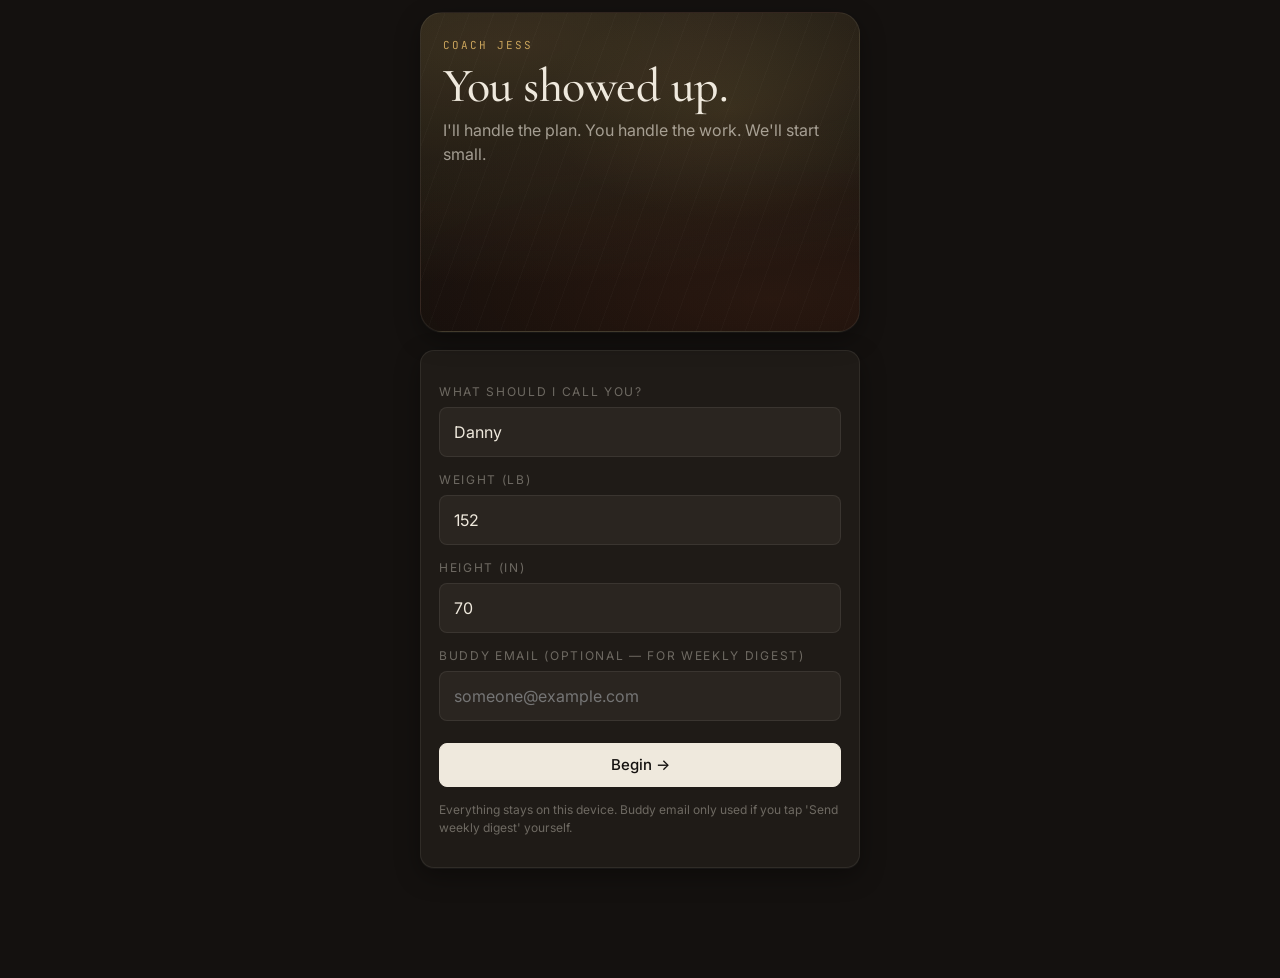
==== index.html @ 18989c55 "Coach Jess — initial PWA" ====
<!doctype html>
<html lang="en">
<head>
<meta charset="utf-8" />
<meta name="viewport" content="width=device-width, initial-scale=1, viewport-fit=cover" />
<title>Coach Jess</title>
<meta name="description" content="Personal fitness with daily accountability." />
<meta name="theme-color" content="#14110F" />
<meta name="color-scheme" content="dark" />

<!-- iOS PWA -->
<meta name="apple-mobile-web-app-capable" content="yes" />
<meta name="apple-mobile-web-app-status-bar-style" content="black-translucent" />
<meta name="apple-mobile-web-app-title" content="Jess" />
<link rel="apple-touch-icon" href="icons/icon-192.png" />
<link rel="apple-touch-icon" sizes="180x180" href="icons/icon-192.png" />

<link rel="manifest" href="manifest.webmanifest" />
<link rel="icon" type="image/png" href="icons/icon-192.png" />

<!-- Fonts -->
<link rel="preconnect" href="https://fonts.googleapis.com" />
<link rel="preconnect" href="https://fonts.gstatic.com" crossorigin />
<link href="https://fonts.googleapis.com/css2?family=Cormorant+Garamond:ital,wght@0,400;0,500;0,600;1,400&family=Inter:wght@300;400;500;600&family=JetBrains+Mono:wght@400;500&display=swap" rel="stylesheet" />

<link rel="stylesheet" href="css/styles.css" />
</head>
<body>
  <main id="app"></main>
  <script type="module" src="js/app.js"></script>
</body>
</html>
---- css/styles.css ----
/* Coach Jess — Cinematic Premium
   Palette: charcoal #14110F · brass #C9A35B · bone #EFE9DD · ember #FF6B3D
   Type: high-contrast serif display + Söhne-flavored sans + monospaced numbers
   iPhone-first: safe-area, dvh, 44pt+ taps */

:root {
  --ink:       #14110F;
  --ink-2:     #1F1B17;
  --ink-3:     #2A2520;
  --line:      rgba(239,233,221,0.08);
  --line-2:    rgba(239,233,221,0.16);
  --bone:      #EFE9DD;
  --bone-dim:  rgba(239,233,221,0.62);
  --bone-mute: rgba(239,233,221,0.38);
  --brass:     #C9A35B;
  --brass-soft:#A98447;
  --ember:     #FF6B3D;
  --green:     #6CB28E;
  --shadow:    0 1px 0 rgba(255,255,255,0.04), 0 8px 24px rgba(0,0,0,0.35);
  --r-sm: 8px;
  --r:    14px;
  --r-lg: 22px;
  --pad:  20px;
  --safe-t: env(safe-area-inset-top);
  --safe-b: env(safe-area-inset-bottom);
  --safe-l: env(safe-area-inset-left);
  --safe-r: env(safe-area-inset-right);
}

* { box-sizing: border-box; -webkit-tap-highlight-color: transparent; }
html, body { margin: 0; padding: 0; }
html { background: var(--ink); }
body {
  font-family: 'Inter', -apple-system, BlinkMacSystemFont, 'SF Pro Text', system-ui, sans-serif;
  font-size: 16px;
  line-height: 1.5;
  color: var(--bone);
  background: var(--ink);
  min-height: 100dvh;
  -webkit-font-smoothing: antialiased;
  text-rendering: optimizeLegibility;
  overscroll-behavior-y: none;
  touch-action: manipulation;
}

a { color: inherit; text-decoration: none; }
button, input, select, textarea { font: inherit; color: inherit; }
button { background: none; border: 0; padding: 0; cursor: pointer; }

#app {
  max-width: 480px;
  margin: 0 auto;
  min-height: 100dvh;
  padding-bottom: calc(72px + var(--safe-b));
  padding-left: var(--safe-l);
  padding-right: var(--safe-r);
}

.screen { padding-top: max(12px, var(--safe-t)); }

/* Display + serif */
h1, h2 {
  font-family: 'Cormorant Garamond', 'Tiempos Headline', Georgia, serif;
  font-weight: 500;
  letter-spacing: -0.01em;
  margin: 0;
  color: var(--bone);
}
h1 { font-size: 34px; line-height: 1.05; }
h2 { font-size: 22px; line-height: 1.15; }

.eyebrow {
  font-family: 'JetBrains Mono', ui-monospace, SFMono-Regular, Menlo, monospace;
  font-size: 11px;
  letter-spacing: 0.18em;
  text-transform: uppercase;
  color: var(--brass);
  margin-bottom: 8px;
}

.lede { font-size: 16px; color: var(--bone-dim); margin: 8px 0 0; }
.meta { font-size: 13px; color: var(--bone-mute); }
.fineprint { font-size: 12px; color: var(--bone-mute); margin-top: 14px; line-height: 1.5; }

/* Hero */
.hero {
  position: relative;
  margin: 0 var(--pad) 18px;
  border-radius: var(--r-lg);
  overflow: hidden;
  min-height: 280px;
  background:
    radial-gradient(1200px 400px at 20% 10%, rgba(201,163,91,0.18), transparent 60%),
    radial-gradient(900px 300px at 80% 90%, rgba(255,107,61,0.10), transparent 60%),
    linear-gradient(180deg, #1A1612 0%, #100D0A 100%);
  border: 1px solid var(--line);
  box-shadow: var(--shadow);
  padding: 24px 22px 22px;
}
.hero-overlay {
  position: absolute; inset: 0;
  background:
    radial-gradient(60% 50% at 70% 30%, rgba(201,163,91,0.10), transparent 70%),
    repeating-linear-gradient(110deg, transparent 0, transparent 22px, rgba(239,233,221,0.018) 22px, rgba(239,233,221,0.018) 23px);
  pointer-events: none;
}
.hero-text { position: relative; }
.hero-text h1 { font-size: 44px; line-height: 1.0; margin-top: 6px; }
.hero-meta {
  position: relative;
  display: flex; gap: 10px; margin-top: 18px;
}
.badge {
  flex: 1;
  border: 1px solid var(--line-2);
  border-radius: var(--r-sm);
  padding: 10px 12px;
  background: rgba(20,17,15,0.5);
  backdrop-filter: blur(6px);
}
.badge-l { font-size: 10px; letter-spacing: 0.2em; color: var(--bone-mute); }
.badge-v { font-family: 'JetBrains Mono', monospace; font-size: 18px; color: var(--bone); margin-top: 2px; }

.hero-onboard { min-height: 320px; }

/* Card */
.card {
  margin: 0 var(--pad) 14px;
  background: var(--ink-2);
  border: 1px solid var(--line);
  border-radius: var(--r);
  padding: 18px;
  box-shadow: var(--shadow);
}
.card.brick { background: linear-gradient(180deg, #1B1714 0%, #161310 100%); }

/* Session card */
.session-card { padding: 18px; }
.session-row { display: flex; align-items: center; justify-content: space-between; gap: 12px; }
.session-title { font-family: 'Cormorant Garamond', serif; font-size: 26px; color: var(--bone); margin-top: 4px; }

/* Tasks */
.tasks { padding: 0 var(--pad) 14px; }
.tasks .eyebrow { padding-left: 4px; }
.task {
  display: flex; align-items: center; gap: 14px;
  width: 100%;
  padding: 14px 16px;
  background: var(--ink-2);
  border: 1px solid var(--line);
  border-radius: var(--r);
  margin-bottom: 10px;
  text-align: left;
  min-height: 56px;
  transition: border-color .2s, background .2s;
}
.task:active { background: var(--ink-3); }
.task .check {
  width: 28px; height: 28px;
  border: 1px solid var(--line-2);
  border-radius: 999px;
  display: flex; align-items: center; justify-content: center;
  font-size: 14px; color: var(--bone-mute);
  flex-shrink: 0;
}
.task.done { border-color: var(--brass-soft); background: linear-gradient(180deg, #1F1A14 0%, #1A1610 100%); }
.task.done .check { border-color: var(--brass); color: var(--brass); }
.task.done .task-label { color: var(--bone); }
.task-text { flex: 1; }
.task-label { font-size: 16px; color: var(--bone); }
.task-meta { font-size: 13px; color: var(--bone-mute); margin-top: 2px; }

/* Big number */
.big-num {
  font-family: 'JetBrains Mono', ui-monospace, monospace;
  font-size: 42px;
  letter-spacing: -0.02em;
  color: var(--bone);
  font-variant-numeric: tabular-nums;
}
.big-num.xl { font-size: 64px; }
.big-num.timer { text-align: center; padding: 18px 0; }
.hero-num { text-align: center; }

.bar { height: 6px; border-radius: 999px; background: var(--line-2); overflow: hidden; margin-top: 8px; }
.bar-fill { height: 100%; background: linear-gradient(90deg, var(--brass) 0%, var(--ember) 100%); }

/* Buttons */
.btn {
  display: inline-flex; align-items: center; justify-content: center;
  min-height: 44px;
  padding: 0 18px;
  border-radius: var(--r-sm);
  font-size: 15px;
  font-weight: 500;
  border: 1px solid var(--line-2);
  color: var(--bone);
  transition: transform .12s, background .2s, border-color .2s;
}
.btn:active { transform: scale(0.98); }
.btn.primary { background: var(--bone); color: var(--ink); border-color: var(--bone); }
.btn.primary:active { background: #DDD7CB; }
.btn.ghost { background: transparent; }
.btn.small { min-height: 36px; padding: 0 12px; font-size: 13px; }
.btn.big { display: block; width: calc(100% - 40px); margin: 18px var(--pad) 24px; min-height: 56px; font-size: 17px; letter-spacing: 0.01em; }

.row { display: flex; align-items: center; }
.gap-sm { gap: 8px; }
.row.gap-sm > * { flex: 1; }
.row.gap-sm > .ico { flex: 0; }

/* Form */
.form label {
  display: block;
  font-size: 12px;
  letter-spacing: 0.14em;
  text-transform: uppercase;
  color: var(--bone-mute);
  margin: 14px 0 6px;
}
.form input {
  width: 100%;
  background: var(--ink-3);
  border: 1px solid var(--line);
  border-radius: var(--r-sm);
  color: var(--bone);
  padding: 12px 14px;
  min-height: 48px;
  font-size: 16px; /* >=16 prevents iOS zoom on focus */
  outline: none;
}
.form input:focus { border-color: var(--brass); }
.form .btn.primary { width: 100%; margin-top: 22px; }

/* Topbar */
.topbar { padding: 8px var(--pad) 16px; }
.topbar-row { display: flex; flex-direction: column; gap: 4px; }
.back { display: inline-block; padding: 8px 0; color: var(--bone-mute); font-size: 14px; }

/* Lift card */
.lift-card { padding: 18px; }
.lift-head { display: flex; align-items: baseline; justify-content: space-between; }
.lift-head h2 { font-size: 24px; }
.load-pill {
  background: var(--brass);
  color: var(--ink);
  font-family: 'JetBrains Mono', monospace;
  font-size: 13px;
  padding: 4px 10px;
  border-radius: 999px;
}
.cues { padding-left: 18px; margin: 12px 0; color: var(--bone-dim); font-size: 14.5px; }
.cues li { margin-bottom: 4px; }

.video-pill {
  display: inline-flex; align-items: center; gap: 10px;
  background: var(--ink-3);
  border: 1px solid var(--line-2);
  border-radius: 999px;
  padding: 8px 14px;
  margin: 10px 0 14px;
  font-size: 13px;
  color: var(--bone);
}
.video-pill .play {
  display: inline-flex; align-items: center; justify-content: center;
  width: 22px; height: 22px;
  border-radius: 999px;
  background: var(--ember); color: var(--ink);
  font-size: 11px; padding-left: 2px;
}

.set-row { display: flex; flex-direction: column; gap: 8px; }
.set-btn {
  display: block; width: 100%;
  min-height: 50px;
  border: 1px dashed var(--line-2);
  border-radius: var(--r-sm);
  background: transparent;
  color: var(--bone);
  font-family: 'JetBrains Mono', monospace;
  font-size: 14px;
  letter-spacing: 0.04em;
}
.set-btn:active { background: var(--ink-3); }
.set-btn.done {
  border-style: solid;
  border-color: var(--brass);
  background: linear-gradient(180deg, #221C14 0%, #1A1510 100%);
  color: var(--brass);
}

.warmup { background: linear-gradient(180deg, #1F1B17 0%, #1A1612 100%); }

/* Yoga / video hero */
.video-hero { padding: 18px; }
.video-card {
  display: block;
  background: linear-gradient(180deg, #1F1B17 0%, #14110F 100%);
  border: 1px solid var(--line-2);
  border-radius: var(--r);
  padding: 28px 18px;
  margin-top: 6px;
  position: relative;
  overflow: hidden;
}
.video-title { font-family: 'Cormorant Garamond', serif; font-size: 22px; color: var(--bone); }
.video-author { font-size: 13px; color: var(--bone-mute); margin-top: 4px; }
.play-large {
  position: absolute; right: 18px; top: 50%; transform: translateY(-50%);
  width: 48px; height: 48px;
  border-radius: 999px;
  background: var(--ember); color: var(--ink);
  display: flex; align-items: center; justify-content: center;
  font-size: 18px; padding-left: 3px;
}

.timer-card { text-align: center; }

/* Programs */
.weeks { padding: 0 var(--pad); }
.week-card {
  background: var(--ink-2);
  border: 1px solid var(--line);
  border-radius: var(--r);
  padding: 16px;
  margin-bottom: 12px;
}
.week-card.current { border-color: var(--brass); background: linear-gradient(180deg, #211C16 0%, #1A1612 100%); }
.week-head { display: flex; align-items: center; justify-content: space-between; }
.week-num { font-family: 'JetBrains Mono', monospace; font-size: 12px; letter-spacing: 0.2em; color: var(--brass); }
.week-tag { font-size: 10px; letter-spacing: 0.2em; color: var(--ember); }
.week-theme { font-family: 'Cormorant Garamond', serif; font-size: 22px; color: var(--bone); margin: 4px 0 12px; }
.week-grid { display: grid; grid-template-columns: repeat(7, 1fr); gap: 6px; }
.week-day {
  text-align: center;
  background: var(--ink-3);
  border-radius: var(--r-sm);
  padding: 8px 4px;
  border: 1px solid var(--line);
}
.week-dow { font-size: 10px; letter-spacing: 0.18em; color: var(--bone-mute); text-transform: uppercase; }
.week-main { font-size: 11px; color: var(--bone); margin-top: 4px; line-height: 1.2; }

/* Jess thread */
.jess-screen { padding-bottom: calc(140px + var(--safe-b)); }
.jess-topbar { display: flex; align-items: center; gap: 12px; padding: 12px var(--pad) 16px; }
.avatar {
  width: 48px; height: 48px; border-radius: 999px;
  background: linear-gradient(135deg, var(--brass), var(--ember));
  color: var(--ink);
  display: flex; align-items: center; justify-content: center;
  font-family: 'Cormorant Garamond', serif;
  font-size: 22px;
  font-weight: 600;
}
.jess-name { font-family: 'Cormorant Garamond', serif; font-size: 22px; color: var(--bone); }
.jess-sub { font-size: 12px; letter-spacing: 0.12em; color: var(--bone-mute); }

.thread { padding: 6px var(--pad) 18px; display: flex; flex-direction: column; gap: 10px; }
.thread-empty { color: var(--bone-mute); font-style: italic; padding: 16px 0; }
.bubble {
  max-width: 88%;
  padding: 12px 14px;
  border-radius: 18px;
  font-size: 15px;
  line-height: 1.45;
  white-space: pre-wrap;
}
.bubble.jess {
  background: var(--ink-2);
  border: 1px solid var(--line-2);
  align-self: flex-start;
  border-bottom-left-radius: 6px;
  color: var(--bone);
}
.bubble.you {
  background: var(--bone);
  color: var(--ink);
  align-self: flex-end;
  border-bottom-right-radius: 6px;
  font-weight: 500;
}

.reply-card { position: sticky; bottom: calc(72px + var(--safe-b)); margin-top: 0; }
.chip {
  background: var(--ink-3);
  border: 1px solid var(--line-2);
  border-radius: 999px;
  padding: 8px 14px;
  font-size: 13px;
  color: var(--bone);
  white-space: nowrap;
  flex: 1;
  min-height: 40px;
}
.reply-card .row { overflow-x: auto; gap: 8px; padding-bottom: 4px; flex-wrap: nowrap; }
.reply-card .row > * { flex: 0 0 auto; }

.jess-card { }
.jess-quote {
  font-family: 'Cormorant Garamond', serif;
  font-size: 18px;
  font-style: italic;
  color: var(--bone);
  margin-bottom: 12px;
  border-left: 2px solid var(--brass);
  padding-left: 12px;
}

/* Progress */
.heat { display: grid; grid-template-columns: repeat(14, 1fr); gap: 4px; margin-top: 8px; }
.heat-cell {
  aspect-ratio: 1; border-radius: 4px;
  background: var(--ink-3);
  display: flex; align-items: center; justify-content: center;
  font-size: 9px; color: var(--bone-mute);
  font-family: 'JetBrains Mono', monospace;
}
.heat-cell.heat-1 { background: #2A2118; color: var(--bone-dim); }
.heat-cell.heat-2 { background: #3D2D1B; color: var(--bone-dim); }
.heat-cell.heat-3 { background: #5B4222; color: var(--bone); }
.heat-cell.heat-4 { background: var(--brass); color: var(--ink); }

.grid-2 { display: grid; grid-template-columns: 1fr 1fr; gap: 12px; padding: 0 var(--pad) 14px; }
.grid-2 .card { margin: 0; }
.stat .big-num { font-size: 28px; }

.metric-row { padding: 10px 0; border-top: 1px solid var(--line); }
.metric-row:first-of-type { border-top: 0; padding-top: 4px; }
.metric-label { font-size: 13px; color: var(--bone-dim); margin-bottom: 6px; }
.metric-last { color: var(--brass); font-family: 'JetBrains Mono', monospace; font-size: 12px; }
.metric-row .row > input { flex: 1; min-height: 40px; padding: 8px 10px; background: var(--ink-3); border: 1px solid var(--line); border-radius: var(--r-sm); color: var(--bone); }

.danger { border-color: rgba(255,107,61,0.18); }

/* Tabbar */
.tabbar {
  position: fixed;
  bottom: 0; left: 50%; transform: translateX(-50%);
  width: 100%; max-width: 480px;
  display: flex;
  background: rgba(20,17,15,0.92);
  backdrop-filter: blur(20px);
  -webkit-backdrop-filter: blur(20px);
  border-top: 1px solid var(--line-2);
  padding: 10px 0 calc(10px + var(--safe-b));
  z-index: 50;
}
.tab {
  flex: 1;
  display: flex; flex-direction: column; align-items: center; gap: 4px;
  padding: 6px 0;
  font-size: 10px;
  letter-spacing: 0.12em;
  color: var(--bone-mute);
  text-transform: uppercase;
  min-height: 44px;
}
.tab .ico { width: 22px; height: 22px; color: var(--bone-mute); }
.tab .ico svg { width: 100%; height: 100%; display: block; }
.tab.active { color: var(--brass); }
.tab.active .ico { color: var(--brass); }

/* Onboard */
.onboard { padding-top: max(12px, var(--safe-t)); padding-bottom: 24px; }
.onboard .hero-onboard h1 { font-size: 48px; }

/* Misc */
.brick .row.gap-sm { margin-top: 10px; }
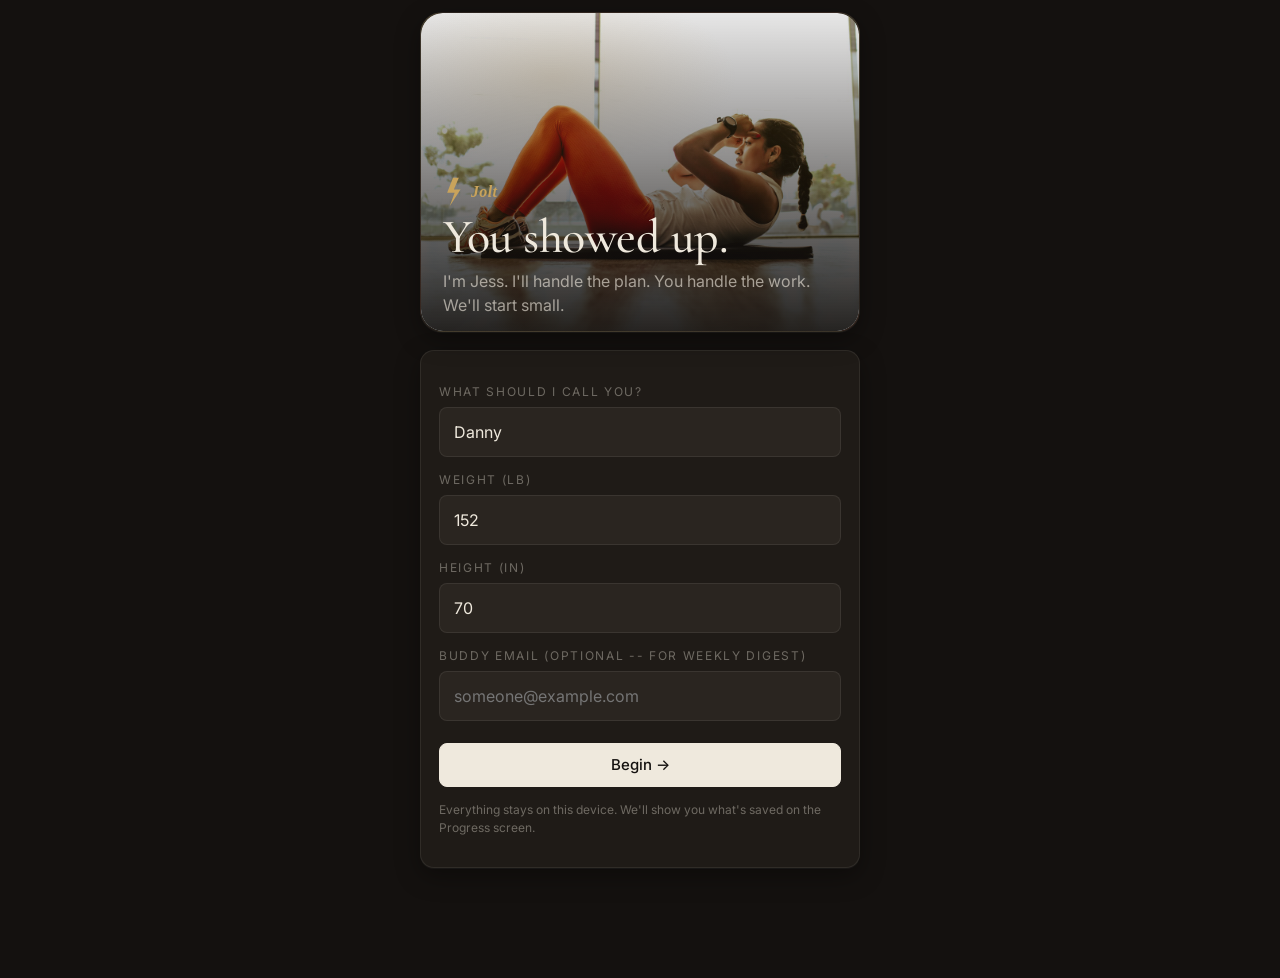
==== commit e840d2de: "Jolt v3 -- photo heroes, expandable check-ins, reference library Visual: rebrand to Jolt with bolt l" ====
--- a/index.html
+++ b/index.html
@@ -3,15 +3,15 @@
 <head>
 <meta charset="utf-8" />
 <meta name="viewport" content="width=device-width, initial-scale=1, viewport-fit=cover" />
-<title>Coach Jess</title>
-<meta name="description" content="Personal fitness with daily accountability." />
+<title>Jolt</title>
+<meta name="description" content="Personal fitness with daily accountability -- coached by Jess." />
 <meta name="theme-color" content="#14110F" />
 <meta name="color-scheme" content="dark" />
 
 <!-- iOS PWA -->
 <meta name="apple-mobile-web-app-capable" content="yes" />
 <meta name="apple-mobile-web-app-status-bar-style" content="black-translucent" />
-<meta name="apple-mobile-web-app-title" content="Jess" />
+<meta name="apple-mobile-web-app-title" content="Jolt" />
 <link rel="apple-touch-icon" href="icons/icon-192.png" />
 <link rel="apple-touch-icon" sizes="180x180" href="icons/icon-192.png" />
 
--- a/css/styles.css
+++ b/css/styles.css
@@ -468,3 +468,193 @@
 
 /* Misc */
 .brick .row.gap-sm { margin-top: 10px; }
+
+/* ---------- Photo hero (Jolt v2) ---------- */
+.photo-hero {
+  position: relative;
+  padding: 0;
+  min-height: 320px;
+  display: flex;
+  flex-direction: column;
+  justify-content: flex-end;
+}
+.hero-photo {
+  position: absolute; inset: 0;
+  background-size: cover;
+  background-position: center;
+  border-radius: var(--r-lg);
+}
+.hero-photo-overlay {
+  position: absolute; inset: 0;
+  border-radius: var(--r-lg);
+  background:
+    linear-gradient(180deg, rgba(20,17,15,0.10) 0%, rgba(20,17,15,0.55) 55%, rgba(20,17,15,0.92) 100%),
+    radial-gradient(60% 40% at 30% 20%, rgba(201,163,91,0.22), transparent 70%);
+}
+.hero-text-photo { position: relative; padding: 22px; }
+.hero-text-photo h1 { font-size: 44px; line-height: 1.0; color: var(--bone); }
+.hero-text-photo .lede { color: var(--bone); }
+.photo-hero .hero-text { position: relative; padding: 22px 22px 14px; }
+.photo-hero .hero-meta { position: relative; padding: 0 22px 22px; }
+.hero-compact { min-height: 180px; margin-bottom: 14px; }
+.hero-compact .hero-text { padding: 16px; }
+.hero-compact .lede { font-size: 14.5px; line-height: 1.4; }
+
+/* Wordmark with bolt logo */
+.wordmark { display: flex; align-items: center; gap: 8px; color: var(--brass); margin-bottom: 6px; }
+.wordmark-text {
+  font-family: 'Cormorant Garamond', serif;
+  font-weight: 600;
+  font-style: italic;
+  font-size: 16px;
+  letter-spacing: 0.02em;
+  color: var(--brass);
+}
+.logo-mark { display: inline-flex; color: var(--brass); }
+.logo-mark svg { display: block; }
+
+/* ---------- Expandable task cards ---------- */
+.tasks-help { font-size: 12.5px; color: var(--bone-mute); padding: 0 4px 8px; line-height: 1.4; }
+.task-card {
+  background: var(--ink-2);
+  border: 1px solid var(--line);
+  border-radius: var(--r);
+  margin-bottom: 10px;
+  overflow: hidden;
+  transition: border-color .2s, background .2s;
+}
+.task-card.done { border-color: var(--brass-soft); background: linear-gradient(180deg, #1F1A14 0%, #1A1610 100%); }
+.task-head {
+  display: flex; align-items: center; gap: 12px;
+  padding: 14px 14px;
+  cursor: pointer;
+  min-height: 56px;
+}
+.check-btn {
+  width: 30px; height: 30px;
+  border: 1px solid var(--line-2);
+  border-radius: 999px;
+  display: flex; align-items: center; justify-content: center;
+  font-size: 14px; color: var(--bone-mute);
+  flex-shrink: 0;
+  background: transparent;
+  transition: border-color .15s, color .15s, background .15s;
+}
+.task-card.done .check-btn { border-color: var(--brass); color: var(--brass); background: rgba(201,163,91,0.08); }
+.task-text { flex: 1; }
+.task-label { font-size: 16px; color: var(--bone); }
+.task-card.done .task-label { color: var(--bone); }
+.task-meta { font-size: 13px; color: var(--bone-mute); margin-top: 2px; }
+.caret {
+  color: var(--bone-mute);
+  font-size: 18px;
+  transition: transform .25s ease;
+  display: inline-block;
+}
+.task-card.open .caret { transform: rotate(180deg); }
+.task-body {
+  display: none;
+  padding: 0 16px 16px;
+  border-top: 1px solid var(--line);
+}
+.task-card.open .task-body { display: block; padding-top: 14px; }
+.task-actions { margin-top: 12px; }
+
+.ref-summary {
+  font-size: 14.5px;
+  color: var(--bone-dim);
+  margin: 6px 0 12px;
+  line-height: 1.5;
+}
+.ref-steps {
+  padding-left: 20px;
+  margin: 8px 0 14px;
+  color: var(--bone-dim);
+  font-size: 14.5px;
+  line-height: 1.5;
+}
+.ref-steps li { margin-bottom: 6px; }
+
+/* ---------- Embedded YouTube ---------- */
+.yt-wrap { margin: 12px 0; }
+.yt-frame {
+  position: relative;
+  padding-bottom: 56.25%; /* 16:9 */
+  height: 0;
+  border-radius: var(--r-sm);
+  overflow: hidden;
+  background: #000;
+  border: 1px solid var(--line-2);
+}
+.yt-frame iframe {
+  position: absolute; top: 0; left: 0;
+  width: 100%; height: 100%;
+  border: 0;
+}
+.yt-caption {
+  font-size: 12px; color: var(--bone-mute);
+  margin-top: 6px;
+  font-family: 'JetBrains Mono', monospace;
+  letter-spacing: 0.02em;
+}
+
+/* ---------- Reference link inside Jess bubble ---------- */
+.bubble.jess .ref-link {
+  color: var(--brass);
+  border-bottom: 1px dashed rgba(201,163,91,0.5);
+  cursor: pointer;
+  font-weight: 500;
+}
+.bubble.jess .ref-link:active { color: var(--ember); }
+
+/* ---------- Reference modal ---------- */
+.modal-overlay {
+  position: fixed; inset: 0;
+  background: rgba(10,8,6,0.6);
+  backdrop-filter: blur(10px);
+  -webkit-backdrop-filter: blur(10px);
+  z-index: 100;
+  opacity: 0;
+  transition: opacity .2s ease;
+  display: flex; align-items: flex-end; justify-content: center;
+  padding: 0;
+}
+.modal-overlay.on { opacity: 1; }
+.modal {
+  width: 100%;
+  max-width: 480px;
+  max-height: 88dvh;
+  overflow-y: auto;
+  background: var(--ink);
+  border-top-left-radius: var(--r-lg);
+  border-top-right-radius: var(--r-lg);
+  border: 1px solid var(--line-2);
+  border-bottom: 0;
+  padding: 22px 22px calc(28px + var(--safe-b));
+  transform: translateY(40px);
+  transition: transform .25s ease;
+}
+.modal-overlay.on .modal { transform: translateY(0); }
+.modal-head { display: flex; justify-content: space-between; align-items: flex-start; gap: 12px; margin-bottom: 14px; }
+.modal h2 { margin-top: 4px; font-size: 26px; }
+
+/* ---------- Avatar with photo ---------- */
+.avatar-photo {
+  background-size: cover;
+  background-position: center 10%;
+  background-color: var(--ink-3);
+}
+
+/* ---------- Programs date column ---------- */
+.week-date {
+  font-family: 'JetBrains Mono', monospace;
+  font-size: 13px;
+  color: var(--bone);
+  margin: 2px 0;
+}
+.week-day.today { border-color: var(--brass); background: linear-gradient(180deg, #2A2218 0%, #1F1A12 100%); }
+.week-day.today .week-dow { color: var(--brass); }
+.sub-help { padding: 0 var(--pad) 14px; color: var(--bone-mute); font-size: 13px; }
+
+/* ---------- Force iOS Safari to honor max-width on sections ---------- */
+.screen > * { max-width: 100%; }
